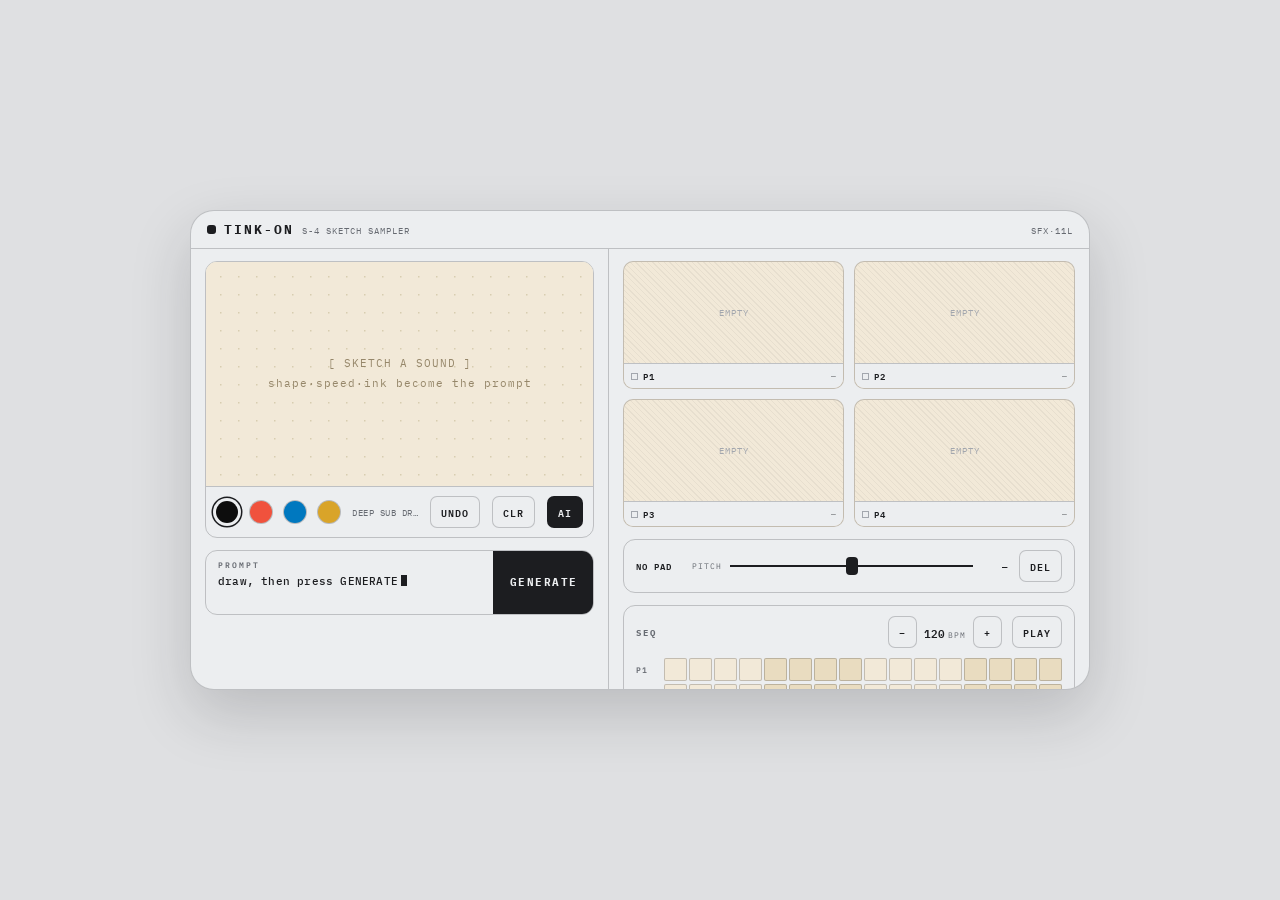
==== index.html @ 47ed2865 "Reduce sampler from six pads to four SLOTS drives the pad array, keyboard shortcuts, and sequencer r" ====
<!DOCTYPE html>
<html lang="en">
<head>
<meta charset="utf-8">
<meta name="viewport" content="width=device-width, initial-scale=1, viewport-fit=cover">
<title>Tink-on — S-4 Sketch Sampler</title>
<meta name="description" content="Sketch a sound. Ink color, stroke shape and speed become a synthesis prompt played on a four-pad sampler.">
<link rel="icon" href="data:image/svg+xml,<svg xmlns='http://www.w3.org/2000/svg' viewBox='0 0 16 16'><rect width='16' height='16' rx='4' fill='%230D0D0D'/></svg>">
<link rel="preconnect" href="https://fonts.googleapis.com">
<link rel="preconnect" href="https://fonts.gstatic.com" crossorigin>
<link href="https://fonts.googleapis.com/css2?family=IBM+Plex+Mono:wght@400;500;600;700&display=swap" rel="stylesheet">
<link rel="stylesheet" href="styles.css">
</head>
<body>

<div class="rotate-hint" id="rotateHint">
  <div class="rotate-phone"></div>
  <div class="rotate-text">ROTATE TO LANDSCAPE<br>Tink-on is played sideways</div>
</div>

<main class="device" id="device">

  <header class="masthead">
    <div class="masthead-dot"></div>
    <div class="masthead-name">TINK-ON</div>
    <div class="masthead-sub">S-4 SKETCH SAMPLER</div>
    <div class="masthead-tag">SFX·11L</div>
  </header>

  <div class="layout">

    <section class="pane pane-sketch">
      <div class="paper-card">
        <div class="paper-wrap">
          <canvas id="paper"></canvas>
          <div class="paper-empty" id="paperEmpty">
            <div>[ SKETCH A SOUND ]<br>shape·speed·ink become the prompt</div>
          </div>
        </div>
        <div class="ink-row">
          <div class="ink-swatches" id="inkSwatches"></div>
          <div class="ink-hint" id="inkHint"></div>
          <button class="chip" id="undoBtn">UNDO</button>
          <button class="chip" id="clrBtn">CLR</button>
          <button class="chip chip-toggle" id="aiBtn" title="AI generation via ElevenLabs Sound Effects API — falls back to local synth if unavailable">AI</button>
        </div>
      </div>

      <div class="prompt-row">
        <div class="prompt-lcd">
          <div class="prompt-label">PROMPT</div>
          <div class="prompt-text"><span id="lcdText"></span><span class="cursor"></span></div>
        </div>
        <button class="gen-btn" id="genBtn">GENERATE</button>
      </div>
    </section>

    <section class="pane pane-pads">
      <div class="pad-grid" id="padGrid"></div>

      <div class="control-strip">
        <div class="sel-name" id="selName">NO PAD</div>
        <div class="fader-group">
          <div class="fader-label">PITCH</div>
          <div class="fader" id="fader">
            <div class="fader-track"></div>
            <div class="fader-center"></div>
            <div class="fader-knob" id="faderKnob"></div>
          </div>
          <div class="fader-value" id="pitchLabel">—</div>
        </div>
        <button class="chip" id="delBtn">DEL</button>
      </div>

      <div class="seq-card">
        <div class="seq-head">
          <div class="seq-title">SEQ</div>
          <div class="bpm-group">
            <button class="chip" id="bpmDown">−</button>
            <div class="bpm-value"><span id="bpmValue">120</span><span class="bpm-unit">BPM</span></div>
            <button class="chip" id="bpmUp">+</button>
          </div>
          <button class="chip chip-toggle" id="playBtn">PLAY</button>
        </div>
        <div class="seq-grid" id="seqGrid"></div>
      </div>
    </section>

  </div>

</main>

<script src="app.js"></script>
</body>
</html>
---- styles.css ----
:root {
  --ink: #1c1d20;
  --chassis: #eceef0;
  --paper: #F2E9D8;
  --paper-grid: #D8CDB0;
  --page: #dfe0e2;
  --muted: #676b72;
  --faint: #a3a7ae;
  --hairline: rgba(28, 29, 32, .22);
  --mono: 'IBM Plex Mono', ui-monospace, monospace;
}

* { box-sizing: border-box; }

html, body {
  margin: 0;
  height: 100%;
}

body {
  background: var(--page);
  font-family: var(--mono);
  color: var(--ink);
  user-select: none;
  -webkit-user-select: none;
  display: flex;
  align-items: center;
  justify-content: center;
}

@keyframes einkflash { 0%, 55% { filter: invert(1); } 100% { filter: invert(0); } }
@keyframes blinkcur { 0%, 49% { opacity: 1; } 50%, 100% { opacity: 0; } }
@keyframes rotatehint { 0%, 20% { transform: rotate(0deg); } 50%, 70% { transform: rotate(90deg); } 100% { transform: rotate(90deg); } }

/* ---- device shell: landscape shape, played sideways on a phone ---- */

.device {
  display: flex;
  flex-direction: column;
  width: 100%;
  height: 100%;
  max-width: 900px;
  max-height: 480px;
  background: var(--chassis);
  overflow: hidden;
}

@media (min-width: 900px) {
  .device {
    height: min(480px, calc(100vh - 48px));
    border: 1px solid var(--hairline);
    border-radius: 24px;
    box-shadow: 0 24px 60px rgba(28, 29, 32, .18);
  }
}

.device.flash { animation: einkflash .35s step-end; }

/* Portrait phones can't show the two-pane layout usefully — ask for a
   rotate instead of cramming it in. Gated to narrow viewports so a tall
   desktop window doesn't get mistaken for a phone. */
.rotate-hint { display: none; }
@media (orientation: portrait) and (max-width: 899px) {
  .device { display: none; }
  .rotate-hint {
    display: flex;
    position: fixed;
    inset: 0;
    flex-direction: column;
    align-items: center;
    justify-content: center;
    gap: 18px;
    background: var(--page);
    color: var(--ink);
    text-align: center;
    padding: 24px;
  }
}
.rotate-phone {
  width: 34px;
  height: 56px;
  border: 2px solid var(--ink);
  border-radius: 8px;
  position: relative;
  animation: rotatehint 1.8s ease-in-out infinite;
}
.rotate-phone::after {
  content: '';
  position: absolute;
  left: 50%;
  bottom: 6px;
  width: 4px;
  height: 4px;
  margin-left: -2px;
  background: var(--ink);
  border-radius: 50%;
}
.rotate-text {
  font: 600 11px var(--mono);
  letter-spacing: 1.5px;
  line-height: 1.9;
}

/* ---- masthead ---- */

.masthead {
  flex: none;
  display: flex;
  align-items: baseline;
  gap: 8px;
  padding: 10px 16px;
  border-bottom: 1px solid var(--hairline);
}
.masthead-dot { width: 9px; height: 9px; background: var(--ink); border-radius: 3px; align-self: center; }
.masthead-name { font: 700 13px var(--mono); letter-spacing: 2px; }
.masthead-sub { font: 400 9px var(--mono); letter-spacing: 1px; color: var(--muted); }
.masthead-tag { margin-left: auto; font: 400 9px var(--mono); letter-spacing: 1px; color: var(--muted); }

/* ---- two-pane layout ---- */

.layout {
  flex: 1;
  min-height: 0;
  display: flex;
  flex-direction: row;
}
.pane {
  flex: 1;
  min-width: 0;
  min-height: 0;
  overflow-y: auto;
  -webkit-overflow-scrolling: touch;
}
.pane-sketch { border-right: 1px solid var(--hairline); }
.pane-pads { flex: 1.15; }

/* ---- paper ---- */

.paper-card {
  margin: 12px 14px 0;
  border: 1px solid var(--hairline);
  border-radius: 12px;
  overflow: hidden;
}
.paper-wrap { position: relative; }
#paper {
  display: block;
  width: 100%;
  height: 224px;
  background: var(--paper);
  touch-action: none;
  cursor: crosshair;
}
.paper-empty {
  position: absolute;
  inset: 0;
  display: flex;
  align-items: center;
  justify-content: center;
  pointer-events: none;
}
.paper-empty > div {
  font: 400 10.5px var(--mono);
  color: #96876a;
  letter-spacing: 1px;
  text-align: center;
  line-height: 1.9;
}
.paper-empty.hidden { display: none; }

.ink-row {
  display: flex;
  align-items: center;
  gap: 12px;
  padding: 9px 10px;
  border-top: 1px solid var(--hairline);
}
.ink-swatches { display: flex; gap: 12px; }
.ink-swatch {
  width: 22px;
  height: 22px;
  border-radius: 50%;
  cursor: pointer;
  flex: none;
  box-shadow: 0 0 0 1px rgba(28, 29, 32, .25);
}
.ink-swatch.selected { box-shadow: 0 0 0 3px var(--chassis), 0 0 0 4.5px var(--ink); }
.ink-hint {
  flex: 1;
  font: 400 8.5px var(--mono);
  color: var(--muted);
  letter-spacing: .5px;
  min-width: 0;
  overflow: hidden;
  text-overflow: ellipsis;
  white-space: nowrap;
}

/* ---- chips (UNDO / CLR / AI / DEL / PLAY) ---- */

.chip {
  font: 600 10px var(--mono);
  letter-spacing: 1px;
  padding: 6px 10px;
  border: 1px solid var(--hairline);
  border-radius: 7px;
  cursor: pointer;
  background: var(--chassis);
  color: var(--ink);
  flex: none;
}
.chip:active { background: var(--ink); color: var(--chassis); }
.chip-toggle.on { background: var(--ink); color: var(--chassis); }

/* ---- prompt row ---- */

.prompt-row {
  display: flex;
  margin: 12px 14px 14px;
  border: 1px solid var(--hairline);
  border-radius: 12px;
  overflow: hidden;
}
.prompt-lcd { flex: 1; padding: 8px 12px; overflow: hidden; }
.prompt-label {
  font: 600 8px var(--mono);
  color: var(--muted);
  letter-spacing: 2px;
  margin-bottom: 3px;
}
.prompt-text {
  font: 500 10.5px var(--mono);
  letter-spacing: .2px;
  line-height: 1.5;
  min-height: 32px;
}
.cursor {
  display: inline-block;
  width: 6px;
  height: 11px;
  background: var(--ink);
  margin-left: 3px;
  vertical-align: -1px;
  animation: blinkcur 1s step-end infinite;
}
.gen-btn {
  flex: none;
  width: 100px;
  display: flex;
  align-items: center;
  justify-content: center;
  background: var(--ink);
  color: var(--chassis);
  border: none;
  border-left: 1px solid var(--hairline);
  border-radius: 0;
  cursor: pointer;
  font: 700 11px var(--mono);
  letter-spacing: 1.5px;
  text-align: center;
  line-height: 1.5;
}
.gen-btn:active { opacity: .75; }
.gen-btn.waiting { background: var(--chassis); color: var(--ink); }

/* ---- pads ---- */

.pad-grid {
  display: grid;
  grid-template-columns: repeat(2, 1fr);
  grid-auto-rows: 128px;
  gap: 10px;
  margin: 12px 14px 0;
}
.pad {
  position: relative;
  display: flex;
  flex-direction: column;
  background: var(--paper);
  border: 1px solid var(--hairline);
  border-radius: 10px;
  overflow: hidden;
  cursor: pointer;
  min-height: 0;
}
.pad:active { filter: invert(1); }
.pad.selected { border: 2px solid var(--ink); }
.pad.playing { animation: einkflash .3s step-end; }
.pad-thumb {
  width: 100%;
  flex: 1;
  object-fit: cover;
  min-height: 0;
  display: none;
}
.pad-blank {
  flex: 1;
  display: flex;
  align-items: center;
  justify-content: center;
  font: 400 9px var(--mono);
  color: var(--faint);
  letter-spacing: 1px;
  background: repeating-linear-gradient(45deg, transparent 0 3px, rgba(28, 29, 32, .05) 3px 4px);
}
.pad.filled .pad-thumb { display: block; }
.pad.filled .pad-blank { display: none; }
.pad-strip {
  display: flex;
  align-items: center;
  gap: 5px;
  padding: 4px 7px;
  border-top: 1px solid var(--hairline);
  background: var(--chassis);
  color: var(--ink);
}
.pad.selected .pad-strip { border-top: 2px solid var(--ink); }
.pad-led {
  width: 7px;
  height: 7px;
  background: transparent;
  border: 1px solid var(--faint);
}
.pad-label { font: 600 9px var(--mono); letter-spacing: 1px; }
.pad-tag { margin-left: auto; font: 400 8px var(--mono); opacity: .65; }

/* ---- control strip ---- */

.control-strip {
  display: flex;
  align-items: center;
  gap: 12px;
  margin: 12px 14px 0;
  padding: 10px 12px;
  border: 1px solid var(--hairline);
  border-radius: 12px;
}
.sel-name {
  font: 600 9px var(--mono);
  letter-spacing: 1px;
  flex: none;
  min-width: 44px;
}
.fader-group { display: flex; align-items: center; gap: 8px; flex: 1; min-width: 0; }
.fader-label { font: 400 8px var(--mono); color: var(--muted); letter-spacing: 1px; }
.fader {
  flex: 1;
  position: relative;
  height: 26px;
  display: flex;
  align-items: center;
  touch-action: none;
  cursor: ew-resize;
}
.fader-track { width: 100%; height: 1.5px; background: var(--ink); }
.fader-center { position: absolute; left: 50%; top: 6px; bottom: 6px; width: 1.5px; background: var(--ink); }
.fader-knob {
  position: absolute;
  left: 50%;
  top: 4px;
  width: 12px;
  height: 18px;
  margin-left: -6px;
  background: var(--ink);
  border-radius: 4px;
  pointer-events: none;
}
.fader-value { font: 600 9px var(--mono); width: 26px; text-align: right; flex: none; }

/* ---- sequencer ---- */

.seq-card {
  margin: 12px 14px 14px;
  border: 1px solid var(--hairline);
  border-radius: 12px;
  padding: 10px 12px;
}
.seq-head {
  display: flex;
  align-items: center;
  gap: 10px;
  margin-bottom: 10px;
}
.seq-title {
  font: 700 9px var(--mono);
  letter-spacing: 2px;
  color: var(--muted);
}
.bpm-group {
  margin-left: auto;
  display: flex;
  align-items: center;
  gap: 6px;
}
.bpm-value {
  display: flex;
  align-items: baseline;
  gap: 3px;
  justify-content: center;
  min-width: 44px;
  font: 600 11px var(--mono);
}
.bpm-unit {
  font: 400 8px var(--mono);
  color: var(--muted);
  letter-spacing: 1px;
}
.seq-grid {
  display: flex;
  flex-direction: column;
  gap: 3px;
}
.seq-row {
  display: flex;
  align-items: center;
  gap: 6px;
}
.seq-row-label {
  flex: none;
  width: 22px;
  font: 600 8px var(--mono);
  letter-spacing: .5px;
  color: var(--muted);
}
.seq-steps {
  flex: 1;
  display: grid;
  grid-template-columns: repeat(16, 1fr);
  gap: 2px;
}
.step {
  aspect-ratio: 1;
  min-width: 0;
  background: var(--paper);
  border: 1px solid var(--hairline);
  border-radius: 2px;
  cursor: pointer;
}
.step.step-alt { background: #e9dcc0; }
.step.on { background: var(--ink); border-color: var(--ink); }
.step.current { box-shadow: 0 0 0 1.5px var(--ink) inset; }
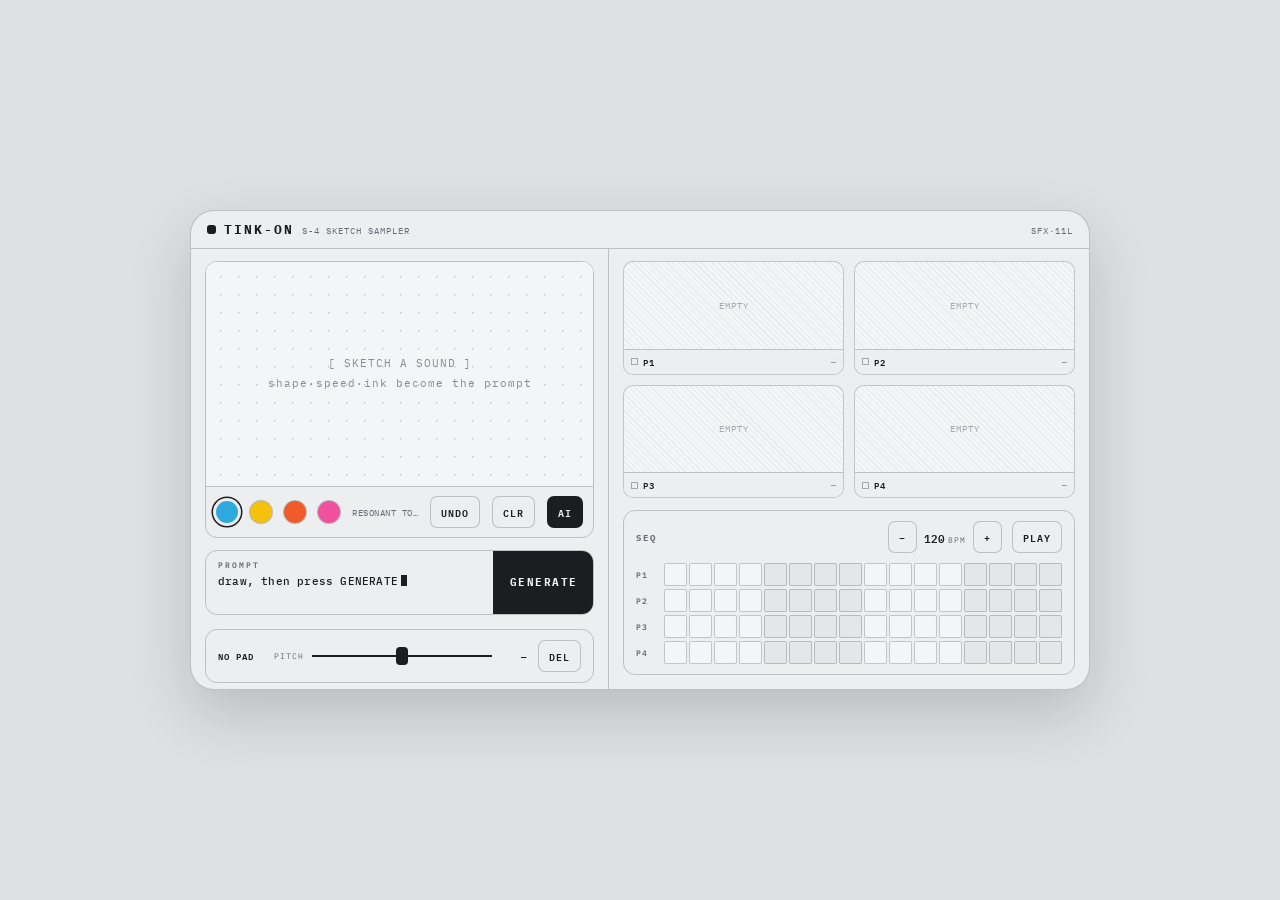
==== commit fd148eb0: "Revert surfaces to cold gray; move pitch control to the left pane Two fixes:  - Surfaces back to col" ====
--- a/index.html
+++ b/index.html
@@ -53,10 +53,6 @@
         </div>
         <button class="gen-btn" id="genBtn">GENERATE</button>
       </div>
-    </section>
-
-    <section class="pane pane-pads">
-      <div class="pad-grid" id="padGrid"></div>
 
       <div class="control-strip">
         <div class="sel-name" id="selName">NO PAD</div>
@@ -71,6 +67,10 @@
         </div>
         <button class="chip" id="delBtn">DEL</button>
       </div>
+    </section>
+
+    <section class="pane pane-pads">
+      <div class="pad-grid" id="padGrid"></div>
 
       <div class="seq-card">
         <div class="seq-head">
--- a/styles.css
+++ b/styles.css
@@ -1,8 +1,8 @@
 :root {
   --ink: #1c1d20;
   --chassis: #eceef0;
-  --paper: #F2E9D8;
-  --paper-grid: #D8CDB0;
+  --paper: #f4f5f7;
+  --paper-grid: #c4c8cf;
   --page: #dfe0e2;
   --muted: #676b72;
   --faint: #a3a7ae;
@@ -132,7 +132,14 @@
   -webkit-overflow-scrolling: touch;
 }
 .pane-sketch { border-right: 1px solid var(--hairline); }
-.pane-pads { flex: 1.15; }
+/* The pads pane is a flex column: the sequencer keeps its natural height and
+   the pad grid flexes to fill whatever's left, so the pane never has to
+   scroll regardless of device height. */
+.pane-pads {
+  flex: 1.15;
+  display: flex;
+  flex-direction: column;
+}
 
 /* ---- paper ---- */
 
@@ -161,7 +168,7 @@
 }
 .paper-empty > div {
   font: 400 10.5px var(--mono);
-  color: #96876a;
+  color: #878b93;
   letter-spacing: 1px;
   text-align: center;
   line-height: 1.9;
@@ -266,9 +273,11 @@
 /* ---- pads ---- */
 
 .pad-grid {
+  flex: 1;
+  min-height: 0;
   display: grid;
   grid-template-columns: repeat(2, 1fr);
-  grid-auto-rows: 128px;
+  grid-template-rows: repeat(2, 1fr);
   gap: 10px;
   margin: 12px 14px 0;
 }
@@ -330,7 +339,7 @@
   display: flex;
   align-items: center;
   gap: 12px;
-  margin: 12px 14px 0;
+  margin: 12px 14px 14px;
   padding: 10px 12px;
   border: 1px solid var(--hairline);
   border-radius: 12px;
@@ -370,6 +379,7 @@
 /* ---- sequencer ---- */
 
 .seq-card {
+  flex: none;
   margin: 12px 14px 14px;
   border: 1px solid var(--hairline);
   border-radius: 12px;
@@ -436,6 +446,6 @@
   border-radius: 2px;
   cursor: pointer;
 }
-.step.step-alt { background: #e9dcc0; }
+.step.step-alt { background: #e4e6e9; }
 .step.on { background: var(--ink); border-color: var(--ink); }
 .step.current { box-shadow: 0 0 0 1.5px var(--ink) inset; }
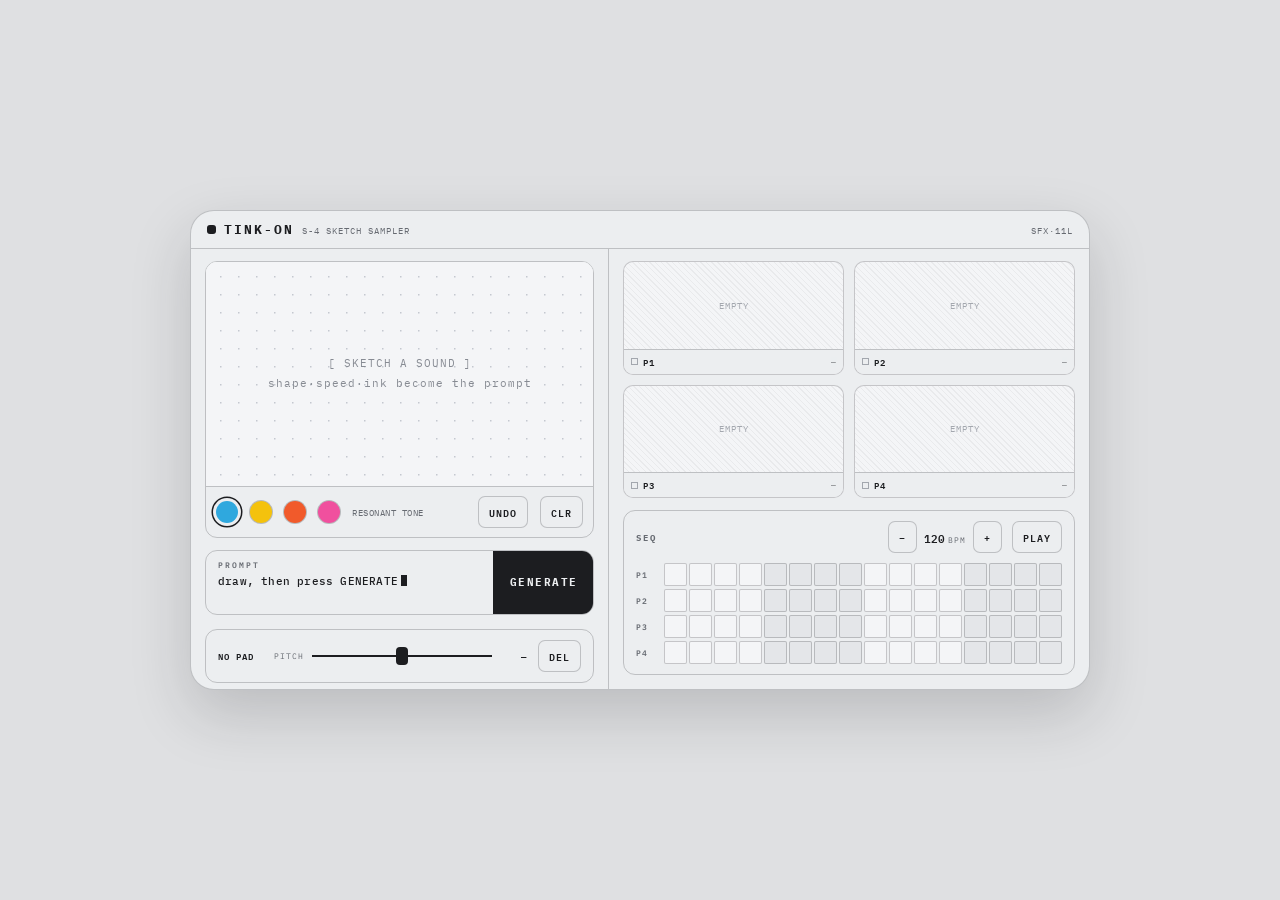
==== commit fca2d385: "Remove AI toggle; use Tone.js as the fallback synth The AI button was redundant once the ELEVENLABS_" ====
--- a/index.html
+++ b/index.html
@@ -42,7 +42,6 @@
           <div class="ink-hint" id="inkHint"></div>
           <button class="chip" id="undoBtn">UNDO</button>
           <button class="chip" id="clrBtn">CLR</button>
-          <button class="chip chip-toggle" id="aiBtn" title="AI generation via ElevenLabs Sound Effects API — falls back to local synth if unavailable">AI</button>
         </div>
       </div>
 
@@ -90,6 +89,7 @@
 
 </main>
 
+<script src="vendor/tone.js"></script>
 <script src="app.js"></script>
 </body>
 </html>
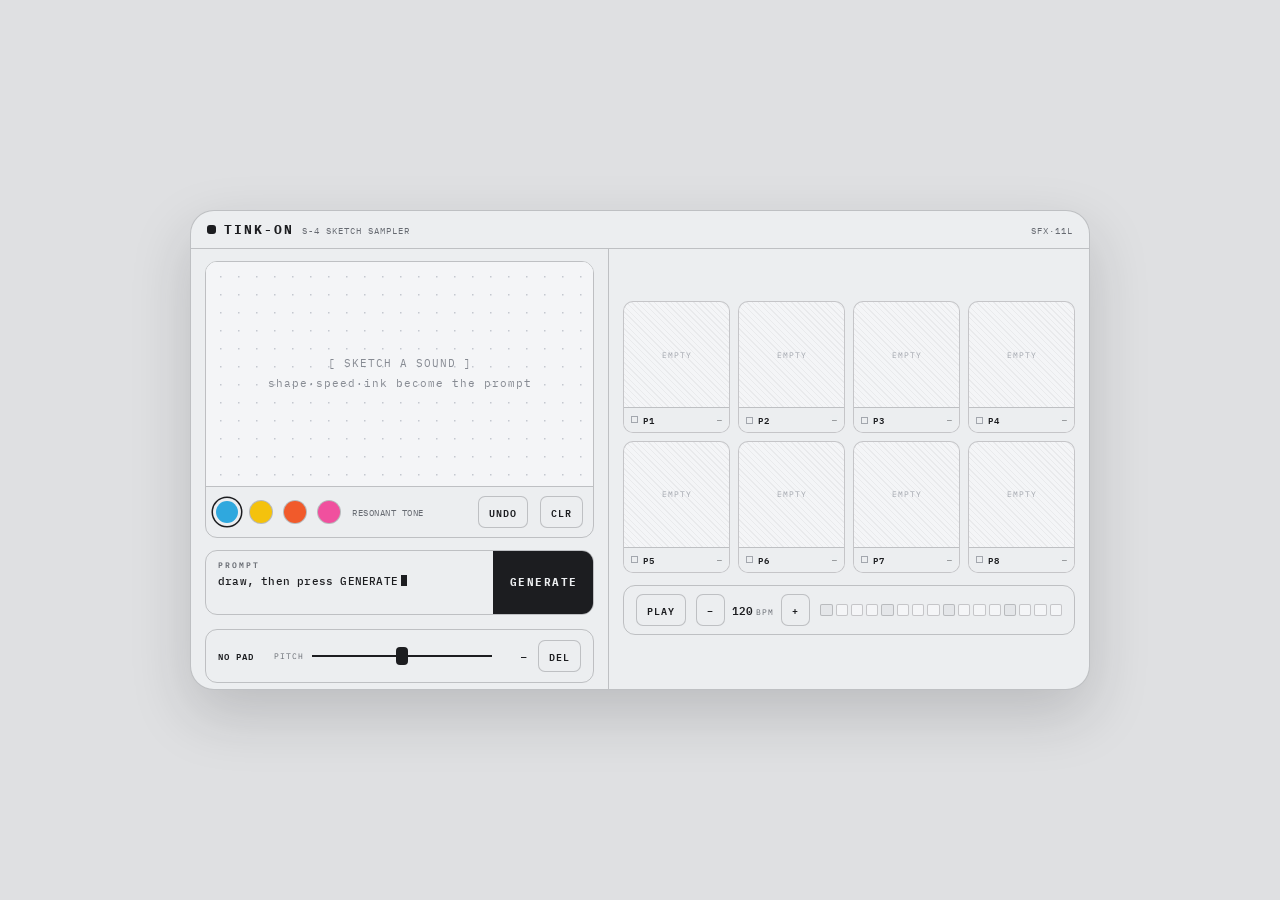
==== commit 00ef22a9: "8 pads, one-line transport, smaller/fainter scatter units - Pads: SLOTS 4 -> 8, laid out as a 4x2 gr" ====
--- a/index.html
+++ b/index.html
@@ -4,7 +4,7 @@
 <meta charset="utf-8">
 <meta name="viewport" content="width=device-width, initial-scale=1, viewport-fit=cover">
 <title>Tink-on — S-4 Sketch Sampler</title>
-<meta name="description" content="Sketch a sound. Ink color, stroke shape and speed become a synthesis prompt played on a four-pad sampler.">
+<meta name="description" content="Sketch a sound. Ink color, stroke shape and speed become a synthesis prompt played on an eight-pad sampler.">
 <link rel="icon" href="data:image/svg+xml,<svg xmlns='http://www.w3.org/2000/svg' viewBox='0 0 16 16'><rect width='16' height='16' rx='4' fill='%230D0D0D'/></svg>">
 <link rel="preconnect" href="https://fonts.googleapis.com">
 <link rel="preconnect" href="https://fonts.gstatic.com" crossorigin>
@@ -71,17 +71,14 @@
     <section class="pane pane-pads">
       <div class="pad-grid" id="padGrid"></div>
 
-      <div class="seq-card">
-        <div class="seq-head">
-          <div class="seq-title">SEQ</div>
-          <div class="bpm-group">
-            <button class="chip" id="bpmDown">−</button>
-            <div class="bpm-value"><span id="bpmValue">120</span><span class="bpm-unit">BPM</span></div>
-            <button class="chip" id="bpmUp">+</button>
-          </div>
-          <button class="chip chip-toggle" id="playBtn">PLAY</button>
+      <div class="transport">
+        <button class="chip chip-toggle" id="playBtn">PLAY</button>
+        <div class="bpm-group">
+          <button class="chip" id="bpmDown">−</button>
+          <div class="bpm-value"><span id="bpmValue">120</span><span class="bpm-unit">BPM</span></div>
+          <button class="chip" id="bpmUp">+</button>
         </div>
-        <div class="seq-grid" id="seqGrid"></div>
+        <div class="steps-bar" id="stepsBar"></div>
       </div>
     </section>
 
--- a/styles.css
+++ b/styles.css
@@ -139,6 +139,7 @@
   flex: 1.15;
   display: flex;
   flex-direction: column;
+  justify-content: center;
 }
 
 /* ---- paper ---- */
@@ -273,12 +274,9 @@
 /* ---- pads ---- */
 
 .pad-grid {
-  flex: 1;
-  min-height: 0;
   display: grid;
-  grid-template-columns: repeat(2, 1fr);
-  grid-template-rows: repeat(2, 1fr);
-  gap: 10px;
+  grid-template-columns: repeat(4, 1fr);
+  gap: 8px;
   margin: 12px 14px 0;
 }
 .pad {
@@ -290,24 +288,31 @@
   border-radius: 10px;
   overflow: hidden;
   cursor: pointer;
-  min-height: 0;
+  min-width: 0;
 }
 .pad:active { filter: invert(1); }
 .pad.selected { border: 2px solid var(--ink); }
 .pad.playing { animation: einkflash .3s step-end; }
+.pad-board {
+  position: relative;
+  width: 100%;
+  aspect-ratio: 1;
+}
 .pad-thumb {
+  position: absolute;
+  inset: 0;
   width: 100%;
-  flex: 1;
-  object-fit: cover;
-  min-height: 0;
+  height: 100%;
+  object-fit: contain;
   display: none;
 }
 .pad-blank {
-  flex: 1;
-  display: flex;
-  align-items: center;
-  justify-content: center;
-  font: 400 9px var(--mono);
+  position: absolute;
+  inset: 0;
+  display: flex;
+  align-items: center;
+  justify-content: center;
+  font: 400 8px var(--mono);
   color: var(--faint);
   letter-spacing: 1px;
   background: repeating-linear-gradient(45deg, transparent 0 3px, rgba(28, 29, 32, .05) 3px 4px);
@@ -376,31 +381,23 @@
 }
 .fader-value { font: 600 9px var(--mono); width: 26px; text-align: right; flex: none; }
 
-/* ---- sequencer ---- */
-
-.seq-card {
-  flex: none;
+/* ---- transport (one-line tempo / step indicator) ---- */
+
+.transport {
+  flex: none;
+  display: flex;
+  align-items: center;
+  gap: 10px;
   margin: 12px 14px 14px;
+  padding: 8px 12px;
   border: 1px solid var(--hairline);
   border-radius: 12px;
-  padding: 10px 12px;
-}
-.seq-head {
-  display: flex;
-  align-items: center;
-  gap: 10px;
-  margin-bottom: 10px;
-}
-.seq-title {
-  font: 700 9px var(--mono);
-  letter-spacing: 2px;
-  color: var(--muted);
 }
 .bpm-group {
-  margin-left: auto;
   display: flex;
   align-items: center;
   gap: 6px;
+  flex: none;
 }
 .bpm-value {
   display: flex;
@@ -415,37 +412,20 @@
   color: var(--muted);
   letter-spacing: 1px;
 }
-.seq-grid {
-  display: flex;
-  flex-direction: column;
-  gap: 3px;
-}
-.seq-row {
-  display: flex;
-  align-items: center;
-  gap: 6px;
-}
-.seq-row-label {
-  flex: none;
-  width: 22px;
-  font: 600 8px var(--mono);
-  letter-spacing: .5px;
-  color: var(--muted);
-}
-.seq-steps {
+.steps-bar {
   flex: 1;
+  min-width: 0;
   display: grid;
   grid-template-columns: repeat(16, 1fr);
-  gap: 2px;
-}
-.step {
-  aspect-ratio: 1;
+  gap: 3px;
+  align-items: center;
+}
+.step-tick {
+  height: 12px;
   min-width: 0;
   background: var(--paper);
   border: 1px solid var(--hairline);
   border-radius: 2px;
-  cursor: pointer;
-}
-.step.step-alt { background: #e4e6e9; }
-.step.on { background: var(--ink); border-color: var(--ink); }
-.step.current { box-shadow: 0 0 0 1.5px var(--ink) inset; }
+}
+.step-tick.step-beat { background: #e4e6e9; }
+.step-tick.current { background: var(--ink); border-color: var(--ink); }
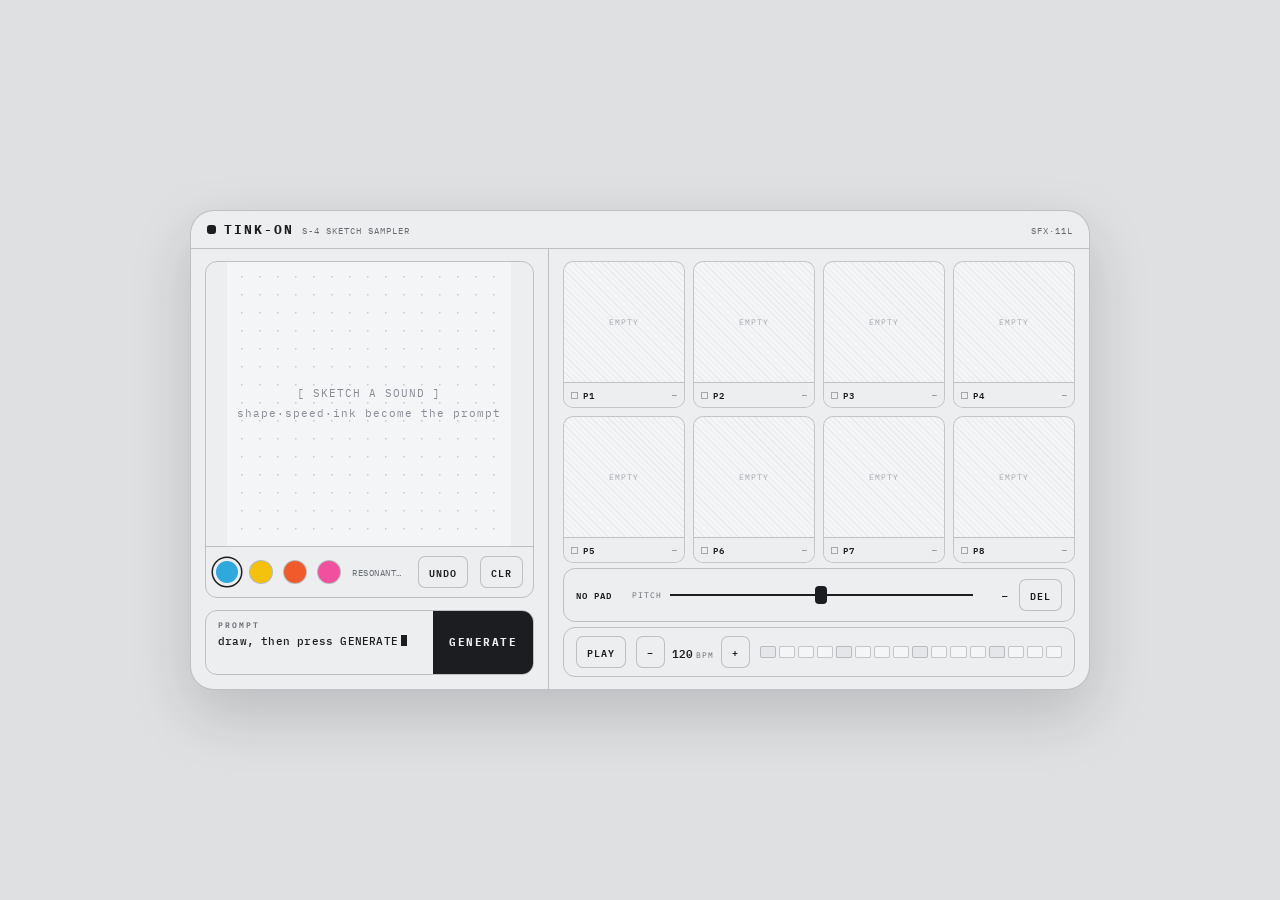
==== commit 9b92f810: "Square sketch canvas; rebalance columns (pitch moves to right pane) Layout rework so the two columns" ====
--- a/index.html
+++ b/index.html
@@ -52,6 +52,10 @@
         </div>
         <button class="gen-btn" id="genBtn">GENERATE</button>
       </div>
+    </section>
+
+    <section class="pane pane-pads">
+      <div class="pad-grid" id="padGrid"></div>
 
       <div class="control-strip">
         <div class="sel-name" id="selName">NO PAD</div>
@@ -66,10 +70,6 @@
         </div>
         <button class="chip" id="delBtn">DEL</button>
       </div>
-    </section>
-
-    <section class="pane pane-pads">
-      <div class="pad-grid" id="padGrid"></div>
 
       <div class="transport">
         <button class="chip chip-toggle" id="playBtn">PLAY</button>
--- a/styles.css
+++ b/styles.css
@@ -131,30 +131,49 @@
   overflow-y: auto;
   -webkit-overflow-scrolling: touch;
 }
-.pane-sketch { border-right: 1px solid var(--hairline); }
-/* The pads pane is a flex column: the sequencer keeps its natural height and
-   the pad grid flexes to fill whatever's left, so the pane never has to
-   scroll regardless of device height. */
+/* Left pane: a square sketch board that flexes to fill the column height,
+   with the prompt row pinned below it. */
+.pane-sketch {
+  flex: 0.66;
+  border-right: 1px solid var(--hairline);
+  display: flex;
+  flex-direction: column;
+}
+/* Right pane: pads, then the pad controls, then the one-line transport,
+   spread to fill the column height. */
 .pane-pads {
-  flex: 1.15;
+  flex: 1;
   display: flex;
   flex-direction: column;
-  justify-content: center;
+  justify-content: space-between;
 }
 
 /* ---- paper ---- */
 
 .paper-card {
+  flex: 1;
+  min-height: 0;
+  display: flex;
+  flex-direction: column;
   margin: 12px 14px 0;
   border: 1px solid var(--hairline);
   border-radius: 12px;
   overflow: hidden;
 }
-.paper-wrap { position: relative; }
+.paper-wrap {
+  position: relative;
+  flex: 1;
+  min-height: 0;
+  display: flex;
+  align-items: center;
+  justify-content: center;
+}
 #paper {
   display: block;
-  width: 100%;
-  height: 224px;
+  height: 100%;
+  width: auto;
+  aspect-ratio: 1;
+  max-width: 100%;
   background: var(--paper);
   touch-action: none;
   cursor: crosshair;
@@ -279,6 +298,19 @@
   gap: 8px;
   margin: 12px 14px 0;
 }
+/* On a short landscape phone the column is proportionally wider, so narrow the
+   sketch pane (keeps the square's mat small) and cap the pad size so the whole
+   right column (8 pads + pitch + transport) still fits without scrolling. */
+@media (max-height: 440px) {
+  .pane-sketch { flex: 0.4; }
+  .pad-grid { justify-items: center; }
+  .pad { width: min(100%, 84px); }
+  /* the narrowed ink row needs tighter swatches and no hint to fit UNDO/CLR */
+  .ink-row { gap: 6px; padding: 9px 7px; }
+  .ink-swatches { gap: 7px; }
+  .ink-swatch { width: 18px; height: 18px; }
+  .ink-hint { display: none; }
+}
 .pad {
   position: relative;
   display: flex;
@@ -344,7 +376,7 @@
   display: flex;
   align-items: center;
   gap: 12px;
-  margin: 12px 14px 14px;
+  margin: 0 14px;
   padding: 10px 12px;
   border: 1px solid var(--hairline);
   border-radius: 12px;
@@ -388,7 +420,7 @@
   display: flex;
   align-items: center;
   gap: 10px;
-  margin: 12px 14px 14px;
+  margin: 0 14px 12px;
   padding: 8px 12px;
   border: 1px solid var(--hairline);
   border-radius: 12px;
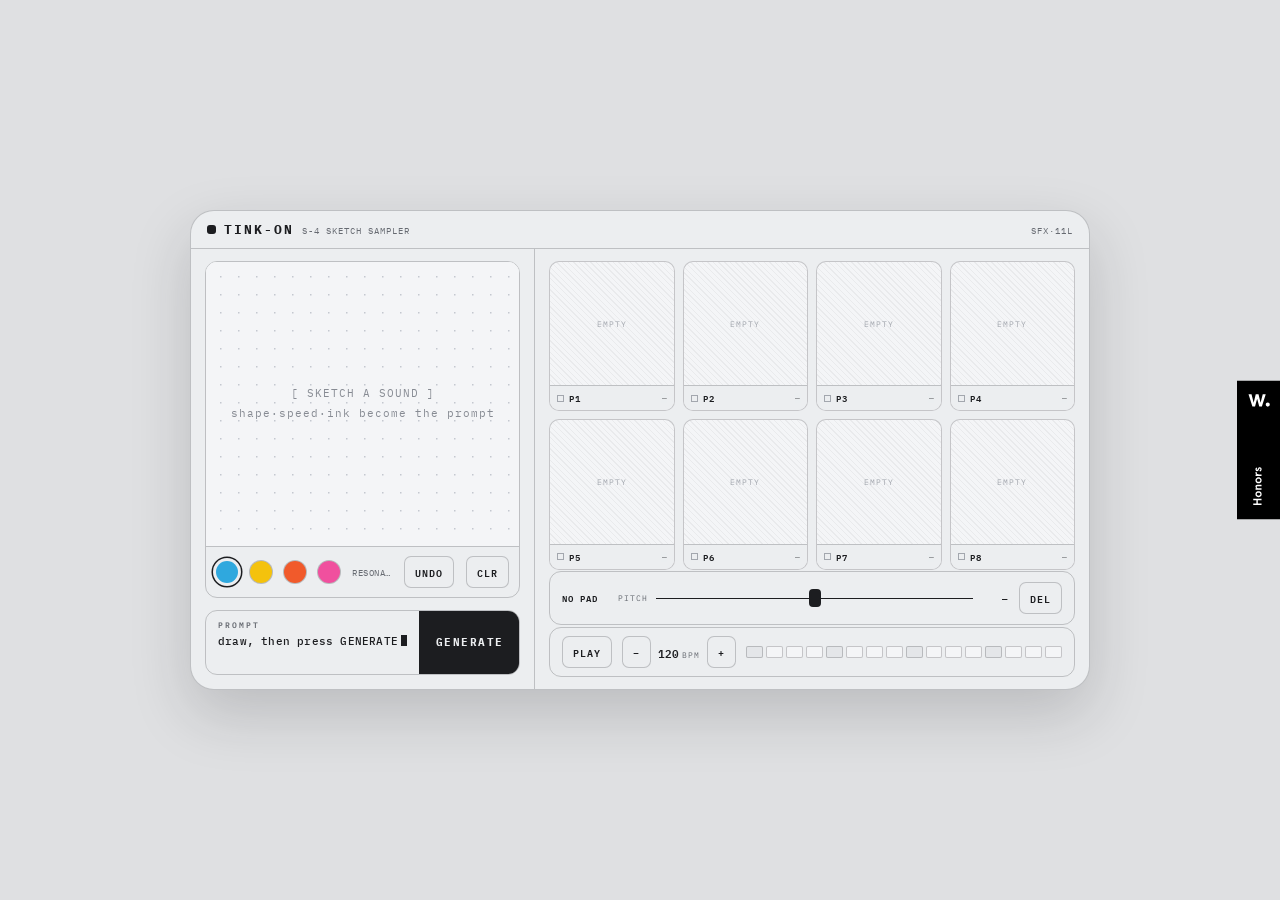
==== commit 227098db: "Add the Awwwards honoree ribbon, pinned to the right edge The official snippet renders at 53×171 wit" ====
--- a/index.html
+++ b/index.html
@@ -86,6 +86,18 @@
 
 </main>
 
+<!-- Awwwards honoree ribbon (scaled to ~80% via viewBox; native art is 53×171) -->
+<div id="awwwards" class="awwwards">
+  <a href="https://www.awwwards.com/sites/tink-on" target="_blank" rel="noopener" aria-label="Awwwards Honorable Mention">
+    <svg width="43" height="139" viewBox="0 0 53.08 171.358" aria-hidden="true">
+      <path class="js-color-bg" fill="black" d="M0 0h53.08v171.358H0z"></path>
+      <g class="js-color-text" fill="white">
+        <path d="M20.047 153.665v-1.9h3.888v-4.093h-3.888v-1.9h10.231v1.9h-4.59v4.093h4.59v1.9zM29.898 142.236c-.331.565-.784.997-1.359 1.294s-1.222.446-1.944.446c-.721 0-1.369-.149-1.943-.446a3.316 3.316 0 0 1-1.36-1.294c-.331-.564-.497-1.232-.497-2.002s.166-1.438.497-2.002a3.316 3.316 0 0 1 1.36-1.294c.574-.297 1.223-.445 1.943-.445.723 0 1.369.148 1.944.445a3.307 3.307 0 0 1 1.359 1.294c.331.564.497 1.232.497 2.002s-.166 1.438-.497 2.002m-1.703-3.347c-.435-.33-.967-.496-1.601-.496-.633 0-1.166.166-1.601.496-.433.332-.649.78-.649 1.346 0 .564.217 1.013.649 1.345.435.331.968.497 1.601.497.634 0 1.166-.166 1.601-.497.435-.332.649-.78.649-1.345.001-.566-.214-1.014-.649-1.346M22.911 134.852v-1.813h1.186a3.335 3.335 0 0 1-.951-1.009 2.423 2.423 0 0 1-.352-1.271c0-.682.19-1.229.57-1.645.381-.413.932-.621 1.652-.621h5.262v1.812h-4.721c-.419 0-.727.096-.921.285-.195.19-.292.447-.292.769 0 .302.115.58.35.833.234.254.577.458 1.03.613.454.156.993.234 1.616.234h2.938v1.813h-7.367zM29.898 125.136a3.314 3.314 0 0 1-1.359 1.294c-.575.297-1.222.445-1.944.445-.721 0-1.369-.148-1.943-.445a3.322 3.322 0 0 1-1.36-1.294c-.331-.565-.497-1.232-.497-2.002 0-.771.166-1.438.497-2.003a3.313 3.313 0 0 1 1.36-1.293c.574-.297 1.223-.446 1.943-.446.723 0 1.369.149 1.944.446s1.028.728 1.359 1.293.497 1.232.497 2.003c.001.769-.166 1.436-.497 2.002m-1.703-3.347c-.435-.331-.967-.497-1.601-.497-.633 0-1.166.166-1.601.497-.433.331-.649.778-.649 1.345 0 .564.217 1.013.649 1.344.435.332.968.498 1.601.498.634 0 1.166-.166 1.601-.498.435-.331.649-.779.649-1.344.001-.567-.214-1.014-.649-1.345M22.911 117.75v-1.812h1.199c-.419-.265-.742-.586-.972-.966s-.345-.784-.345-1.213c0-.272.05-.569.146-.892l1.682.336a1.429 1.429 0 0 0-.205.76c0 .576.261 1.048.783 1.418.521.37 1.342.557 2.461.557h2.617v1.812h-7.366zM29.812 111.252c-.391.511-.857.851-1.403 1.016l-.776-1.446c.381-.138.68-.329.893-.577.215-.249.321-.544.321-.885a1.2 1.2 0 0 0-.168-.658c-.112-.175-.294-.263-.548-.263-.225 0-.406.105-.548.313-.142.21-.291.534-.446.973-.019.068-.058.17-.117.307-.224.565-.506 1.004-.848 1.315-.34.313-.779.467-1.314.467-.381 0-.727-.102-1.039-.306a2.185 2.185 0 0 1-.744-.84 2.554 2.554 0 0 1-.279-1.207c0-.497.105-.949.314-1.359.211-.408.506-.725.886-.949l.993 1.082c-.43.292-.644.686-.644 1.184a.84.84 0 0 0 .154.504.471.471 0 0 0 .401.212c.176 0 .338-.103.49-.307.15-.205.334-.604.547-1.199.205-.564.474-1.001.805-1.308.332-.308.756-.46 1.271-.46.721 0 1.299.229 1.732.687s.65 1.057.65 1.797c.001.759-.194 1.396-.583 1.907M35.481 17.006l-4.782 14.969h-3.266l-2.584-9.682-2.584 9.682h-3.268l-4.782-14.969h3.713l2.673 10.276 2.525-10.276h3.445l2.524 10.276 2.674-10.276zM37.978 27.163c1.426 0 2.496 1.068 2.496 2.495 0 1.425-1.07 2.495-2.496 2.495-1.425 0-2.494-1.07-2.494-2.495-.001-1.427 1.069-2.495 2.494-2.495"></path>
+      </g>
+    </svg>
+  </a>
+</div>
+
 <script src="vendor/tone.js"></script>
 <script src="app.js"></script>
 </body>
--- a/styles.css
+++ b/styles.css
@@ -134,7 +134,7 @@
 /* Left pane: a square sketch board that flexes to fill the column height,
    with the prompt row pinned below it. */
 .pane-sketch {
-  flex: 0.66;
+  flex: 0.62;
   border-right: 1px solid var(--hairline);
   display: flex;
   flex-direction: column;
@@ -164,16 +164,11 @@
   position: relative;
   flex: 1;
   min-height: 0;
-  display: flex;
-  align-items: center;
-  justify-content: center;
 }
 #paper {
   display: block;
+  width: 100%;
   height: 100%;
-  width: auto;
-  aspect-ratio: 1;
-  max-width: 100%;
   background: var(--paper);
   touch-action: none;
   cursor: crosshair;
@@ -458,6 +453,225 @@
   background: var(--paper);
   border: 1px solid var(--hairline);
   border-radius: 2px;
+  cursor: pointer;
 }
 .step-tick.step-beat { background: #e4e6e9; }
+.step-tick.hit { background: #b3b8bf; border-color: #9aa0a8; }
 .step-tick.current { background: var(--ink); border-color: var(--ink); }
+
+/* ---- phone landscape: three columns, nothing overflows ----
+
+   The panes become `display: contents` so their children drop straight into
+   one grid: sketch | prompt+controls | pads. The DOM (and the desktop
+   layout above) is untouched.
+
+   The device is sized in dvh and pinned sticky under a chrome-height spacer,
+   so one upward flick collapses the browser bars and the app snaps to fill
+   the screen. */
+
+@media (orientation: landscape) and (max-height: 560px) {
+
+  html {
+    height: auto;
+    overscroll-behavior-y: none;
+  }
+  body {
+    display: block;
+    height: auto;
+    min-height: 100svh;
+  }
+  /* Real scroll room below the app: Safari only collapses its chrome once
+     there is a decent amount to scroll, and it stays collapsed only if the
+     page doesn't spring back. So: a generous spacer, no scroll-snap (snapping
+     pulled the page straight back to the top and the bars returned), and a
+     sticky device that stays pinned full-screen the whole way down. */
+  body::after {
+    content: '';
+    display: block;
+    height: 60vh;
+  }
+  /* Keep the chassis clear of the rounded display corners and the home
+     indicator — edge-to-edge content gets clipped at the corners otherwise.
+     env() covers notched devices; the floor covers the rest. */
+  .device {
+    position: sticky;
+    top: 0;
+    height: 100dvh;
+    max-width: none;
+    max-height: none;
+    padding-left: max(7px, env(safe-area-inset-left));
+    padding-right: max(7px, env(safe-area-inset-right));
+    padding-bottom: max(5px, env(safe-area-inset-bottom));
+  }
+
+  .masthead { padding: 6px 6px; gap: 6px; }
+  .masthead-sub { display: none; }
+
+  .layout {
+    display: grid;
+    grid-template-columns: auto minmax(180px, 1fr) auto;
+    /* the prompt card takes the slack; transport and pitch are content-sized
+       so they can never outgrow their boxes on a short viewport */
+    grid-template-rows: minmax(0, 1fr) auto auto;
+    gap: 8px;
+    padding: 8px 0 0;
+    /* the sketch and pad columns measure themselves against this box */
+    container-type: size;
+  }
+  .pane { display: contents; }
+
+  /* column 1 — a true square sketch board, ink controls in a rail beside it.
+     The board is sized off the column height, so the column shrink-wraps to
+     square + rail and stands exactly as tall as the other two. */
+  .paper-card {
+    grid-column: 1;
+    grid-row: 1 / -1;
+    margin: 0;
+    flex-direction: row;
+  }
+  /* The board's side is an explicit width, never one inferred from the height
+     via aspect-ratio: a grid track can't hand an intrinsic width back to the
+     item that's supposed to define it, and engines disagree about what to do
+     with that. The vw cap guarantees the three columns always fit. */
+  .paper-wrap { flex: none; height: 100%; width: 38vw; aspect-ratio: auto; }
+  @supports (height: 1cqh) {
+    .paper-wrap { width: min(calc(100cqh - 2px), 42vw); }
+  }
+  /* fixed rail — wide enough for UNDO/CLR in any fallback font, no wider */
+  .ink-row {
+    flex: none;
+    width: 44px;
+    flex-direction: column;
+    align-items: stretch;
+    gap: 9px;
+    padding: 8px 5px;
+    border-top: none;
+    border-left: 1px solid var(--hairline);
+  }
+  .ink-swatches { flex-direction: column; gap: 9px; align-items: center; }
+  .ink-swatch { width: 20px; height: 20px; }
+  .ink-hint { display: none; }
+  /* inks at the top of the rail, UNDO/CLR anchored to the bottom */
+  .ink-row .chip { padding: 5px 2px; font-size: 8px; letter-spacing: .5px; text-align: center; }
+  #undoBtn { margin-top: auto; }
+
+  /* column 2 — prompt with GENERATE beneath it, transport on the bottom row */
+  .prompt-row {
+    grid-column: 2;
+    grid-row: 1;
+    margin: 0;
+    flex-direction: column;
+    min-height: 0;
+  }
+  /* the readout takes whatever height the column has spare; GENERATE keeps
+     its own size at the bottom of the card */
+  .prompt-lcd { flex: 1; min-height: 36px; overflow-y: auto; }
+  .gen-btn {
+    flex: none;
+    width: 100%;
+    padding: 13px 0;
+    border-left: none;
+    border-top: 1px solid var(--hairline);
+  }
+  /* Transport as an explicit two-row grid rather than a wrapping flex row:
+     PLAY and the tempo group share the top row and stretch across it, the
+     sixteen steps sit on the row below. Wrapping was reflowing PLAY onto its
+     own line on narrow columns and spilling the steps out of the box. */
+  .transport {
+    display: grid;
+    grid-template-columns: minmax(0, 1fr) minmax(0, 1.5fr);
+    align-items: center;
+    grid-column: 2;
+    grid-row: 2;
+    margin: 0;
+    gap: 8px;
+    padding: 9px 10px;
+  }
+  .transport > .chip { grid-column: 1; padding: 9px 4px; text-align: center; }
+  .bpm-group { grid-column: 2; justify-content: space-between; gap: 4px; }
+  .bpm-group .chip { flex: none; padding: 9px 8px; }
+  .bpm-value { flex: 1; min-width: 38px; }
+  /* small squares — the column width sets the size, the ratio keeps them square */
+  .steps-bar { grid-column: 1 / -1; gap: 2px; }
+  .step-tick { height: auto; aspect-ratio: 1; border-radius: 2px; }
+
+  /* column 3 — the eight pads, full height.
+
+     The column is as wide as the height allows rather than a share of the
+     width: the vertical room the four pad rows get decides the board size,
+     and the column is two of those across. That keeps every board exactly
+     square, so pad art fills it instead of being letterboxed. */
+  .pad-grid {
+    --pad-gap: 6px;
+    /* row area = 100cqh − pad gaps − pad borders */
+    --pad-w: calc((100cqh - 18px - 8px) / 4);
+    grid-column: 3;
+    grid-row: 1 / -1;
+    margin: 0;
+    min-height: 0;
+    width: 20vw;
+    grid-template-columns: repeat(2, minmax(0, 1fr));
+    grid-template-rows: repeat(4, auto);
+    gap: var(--pad-gap);
+    align-content: center;
+    justify-items: stretch;
+  }
+  @supports (height: 1cqh) {
+    .pad-grid { width: min(calc(2 * var(--pad-w) + var(--pad-gap)), 24vw); }
+  }
+  .pad { width: auto; min-height: 0; border-radius: 8px; }
+  .pad-board { aspect-ratio: 1; flex: none; }
+  /* the label rides on the board instead of sitting under it — a strip of its
+     own would cost a sixth of every board's height, and the boards only have
+     a quarter of the column to share */
+  .pad-strip {
+    position: absolute;
+    left: 0;
+    right: 0;
+    bottom: 0;
+    gap: 3px;
+    height: 13px;
+    padding: 0 4px;
+    background: rgba(236, 238, 240, .88);
+  }
+  .pad-led { width: 5px; height: 5px; }
+  .pad-label { font-size: 7.5px; letter-spacing: .5px; }
+  .pad-tag { font-size: 7px; }
+  /* selection as an inset ring, so a selected pad doesn't grow 2px and shove
+     the column out of its exact fit */
+  .pad.selected { border-width: 1px; box-shadow: inset 0 0 0 2px var(--ink); }
+  .pad.selected .pad-strip { border-top-width: 1px; }
+
+  /* pitch strip, on the bottom row under the transport */
+  .control-strip {
+    grid-column: 2;
+    grid-row: 3;
+    margin: 0;
+    gap: 8px;
+    padding: 5px 10px;
+  }
+  .sel-name {
+    min-width: 0;
+    font-size: 8px;
+    overflow: hidden;
+    white-space: nowrap;
+    text-overflow: ellipsis;
+  }
+  .control-strip .chip { padding: 5px 8px; font-size: 8px; }
+  .fader-label { display: none; }
+  .fader { height: 22px; }
+  .fader-value { width: 20px; font-size: 8px; }
+}
+
+/* Awwwards honoree ribbon — pinned to the right edge, vertically centred.
+   Sized in the SVG's width/height attributes (43×139, about 80% of the
+   official 53×171 art); the viewBox keeps the artwork proportional. */
+.awwwards {
+  position: fixed;
+  top: 50%;
+  right: 0;
+  transform: translateY(-50%);
+  z-index: 999;
+  line-height: 0;
+}
+.awwwards svg { display: block; }
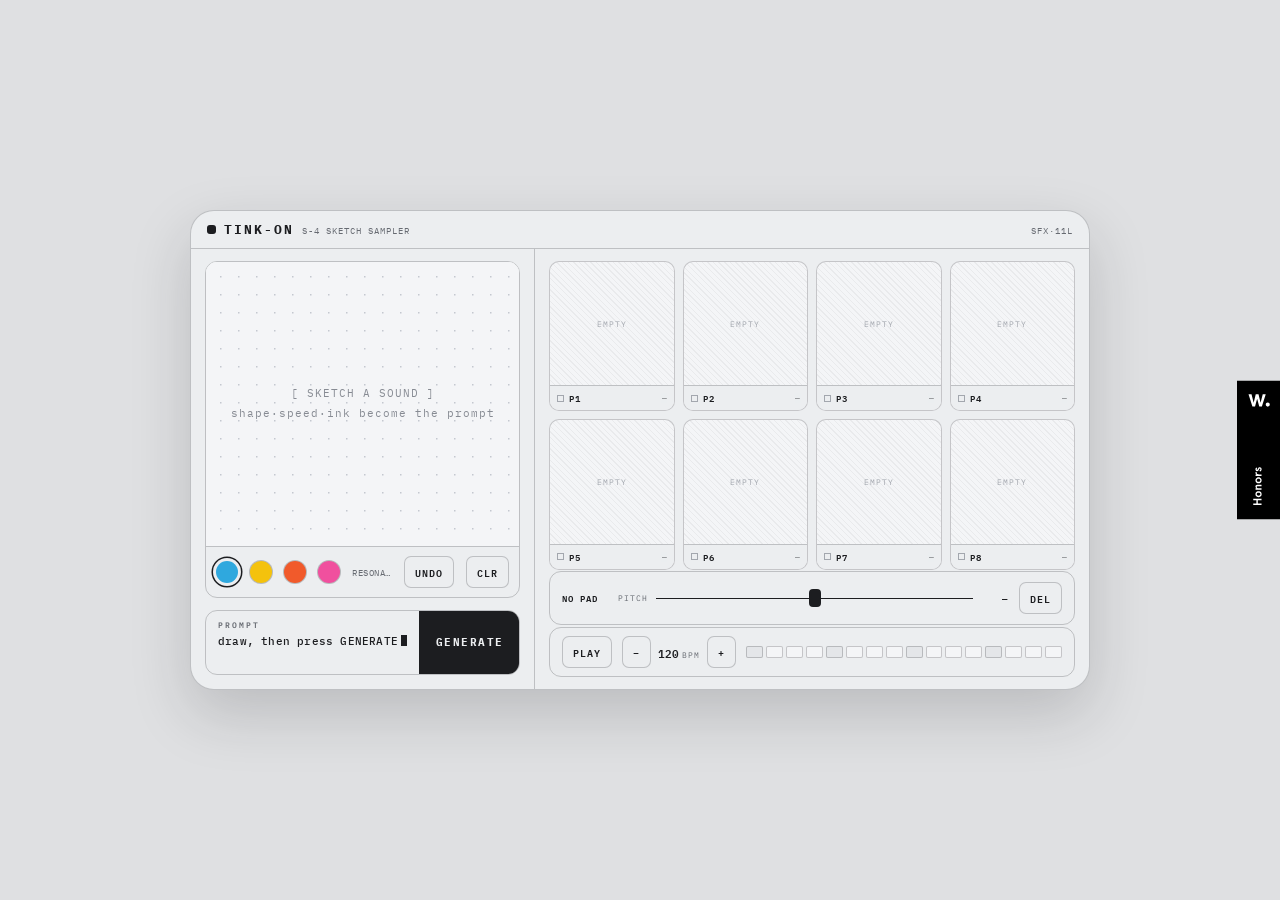
==== commit f6c8aad9: "Turn the device sideways on a phone held upright Instead of asking for a rotation, the whole device " ====
--- a/index.html
+++ b/index.html
@@ -12,11 +12,6 @@
 <link rel="stylesheet" href="styles.css">
 </head>
 <body>
-
-<div class="rotate-hint" id="rotateHint">
-  <div class="rotate-phone"></div>
-  <div class="rotate-text">ROTATE TO LANDSCAPE<br>Tink-on is played sideways</div>
-</div>
 
 <main class="device" id="device">
 
--- a/styles.css
+++ b/styles.css
@@ -30,7 +30,6 @@
 
 @keyframes einkflash { 0%, 55% { filter: invert(1); } 100% { filter: invert(0); } }
 @keyframes blinkcur { 0%, 49% { opacity: 1; } 50%, 100% { opacity: 0; } }
-@keyframes rotatehint { 0%, 20% { transform: rotate(0deg); } 50%, 70% { transform: rotate(90deg); } 100% { transform: rotate(90deg); } }
 
 /* ---- device shell: landscape shape, played sideways on a phone ---- */
 
@@ -55,51 +54,6 @@
 }
 
 .device.flash { animation: einkflash .35s step-end; }
-
-/* Portrait phones can't show the two-pane layout usefully — ask for a
-   rotate instead of cramming it in. Gated to narrow viewports so a tall
-   desktop window doesn't get mistaken for a phone. */
-.rotate-hint { display: none; }
-@media (orientation: portrait) and (max-width: 899px) {
-  .device { display: none; }
-  .rotate-hint {
-    display: flex;
-    position: fixed;
-    inset: 0;
-    flex-direction: column;
-    align-items: center;
-    justify-content: center;
-    gap: 18px;
-    background: var(--page);
-    color: var(--ink);
-    text-align: center;
-    padding: 24px;
-  }
-}
-.rotate-phone {
-  width: 34px;
-  height: 56px;
-  border: 2px solid var(--ink);
-  border-radius: 8px;
-  position: relative;
-  animation: rotatehint 1.8s ease-in-out infinite;
-}
-.rotate-phone::after {
-  content: '';
-  position: absolute;
-  left: 50%;
-  bottom: 6px;
-  width: 4px;
-  height: 4px;
-  margin-left: -2px;
-  background: var(--ink);
-  border-radius: 50%;
-}
-.rotate-text {
-  font: 600 11px var(--mono);
-  letter-spacing: 1.5px;
-  line-height: 1.9;
-}
 
 /* ---- masthead ---- */
 
@@ -296,7 +250,7 @@
 /* On a short landscape phone the column is proportionally wider, so narrow the
    sketch pane (keeps the square's mat small) and cap the pad size so the whole
    right column (8 pads + pitch + transport) still fits without scrolling. */
-@media (max-height: 440px) {
+@media (max-height: 440px), (orientation: portrait) and (max-width: 440px) {
   .pane-sketch { flex: 0.4; }
   .pad-grid { justify-items: center; }
   .pad { width: min(100%, 84px); }
@@ -469,7 +423,12 @@
    so one upward flick collapses the browser bars and the app snaps to fill
    the screen. */
 
-@media (orientation: landscape) and (max-height: 560px) {
+/* The stage's own width and height. On a landscape phone they are the
+   viewport's; on an upright phone, where the whole device is turned a quarter
+   turn (see the end of the file), they are the viewport's swapped. Every
+   size in this block that used to read vw or vh reads these instead. */
+@media (orientation: landscape) and (max-height: 560px), (orientation: portrait) and (max-width: 899px) {
+  :root { --sw: 100vw; --sh: 100dvh; }
 
   html {
     height: auto;
@@ -496,7 +455,7 @@
   .device {
     position: sticky;
     top: 0;
-    height: 100dvh;
+    height: var(--sh);
     max-width: none;
     max-height: none;
     padding-left: max(7px, env(safe-area-inset-left));
@@ -533,9 +492,9 @@
      via aspect-ratio: a grid track can't hand an intrinsic width back to the
      item that's supposed to define it, and engines disagree about what to do
      with that. The vw cap guarantees the three columns always fit. */
-  .paper-wrap { flex: none; height: 100%; width: 38vw; aspect-ratio: auto; }
+  .paper-wrap { flex: none; height: 100%; width: calc(.38 * var(--sw)); aspect-ratio: auto; }
   @supports (height: 1cqh) {
-    .paper-wrap { width: min(calc(100cqh - 2px), 42vw); }
+    .paper-wrap { width: min(calc(100cqh - 2px), calc(.42 * var(--sw))); }
   }
   /* fixed rail — wide enough for UNDO/CLR in any fallback font, no wider */
   .ink-row {
@@ -609,7 +568,7 @@
     grid-row: 1 / -1;
     margin: 0;
     min-height: 0;
-    width: 20vw;
+    width: calc(.2 * var(--sw));
     grid-template-columns: repeat(2, minmax(0, 1fr));
     grid-template-rows: repeat(4, auto);
     gap: var(--pad-gap);
@@ -617,7 +576,7 @@
     justify-items: stretch;
   }
   @supports (height: 1cqh) {
-    .pad-grid { width: min(calc(2 * var(--pad-w) + var(--pad-gap)), 24vw); }
+    .pad-grid { width: min(calc(2 * var(--pad-w) + var(--pad-gap)), calc(.24 * var(--sw))); }
   }
   .pad { width: auto; min-height: 0; border-radius: 8px; }
   .pad-board { aspect-ratio: 1; flex: none; }
@@ -663,6 +622,35 @@
   .fader-value { width: 20px; font-size: 8px; }
 }
 
+/* ---- an upright phone: the whole device turned a quarter turn ----
+   Tink-on is landscape-shaped. Rather than ask for a rotation, the device is
+   drawn sideways across an upright phone as one piece, whatever the rotation
+   lock says: turned clockwise, so the phone's top is the device's left. The
+   stage is the viewport with its sides swapped, and the safe areas follow the
+   turn — the notch is now on the left, the home indicator on the right. */
+@media (orientation: portrait) and (max-width: 899px) {
+  :root { --sw: 100dvh; --sh: 100vw; }
+  html, body { height: 100%; overflow: hidden; }
+  body { display: block; min-height: 0; }
+  body::after { display: none; }
+  .device {
+    position: fixed;
+    top: 0;
+    left: 0;
+    width: var(--sw);
+    height: var(--sh);
+    transform: rotate(90deg) translateY(-100%);
+    transform-origin: top left;
+    padding-left: max(7px, env(safe-area-inset-top));
+    padding-right: max(7px, env(safe-area-inset-bottom));
+    padding-bottom: max(5px, env(safe-area-inset-left));
+    padding-top: max(0px, env(safe-area-inset-right));
+  }
+  /* The ribbon stays as it is: at the phone's right edge it hangs on the
+     turned device's top edge, and its lettering already runs the way the
+     turned device's does. */
+}
+
 /* Awwwards honoree ribbon — pinned to the right edge, vertically centred.
    Sized in the SVG's width/height attributes (43×139, about 80% of the
    official 53×171 art); the viewBox keeps the artwork proportional. */
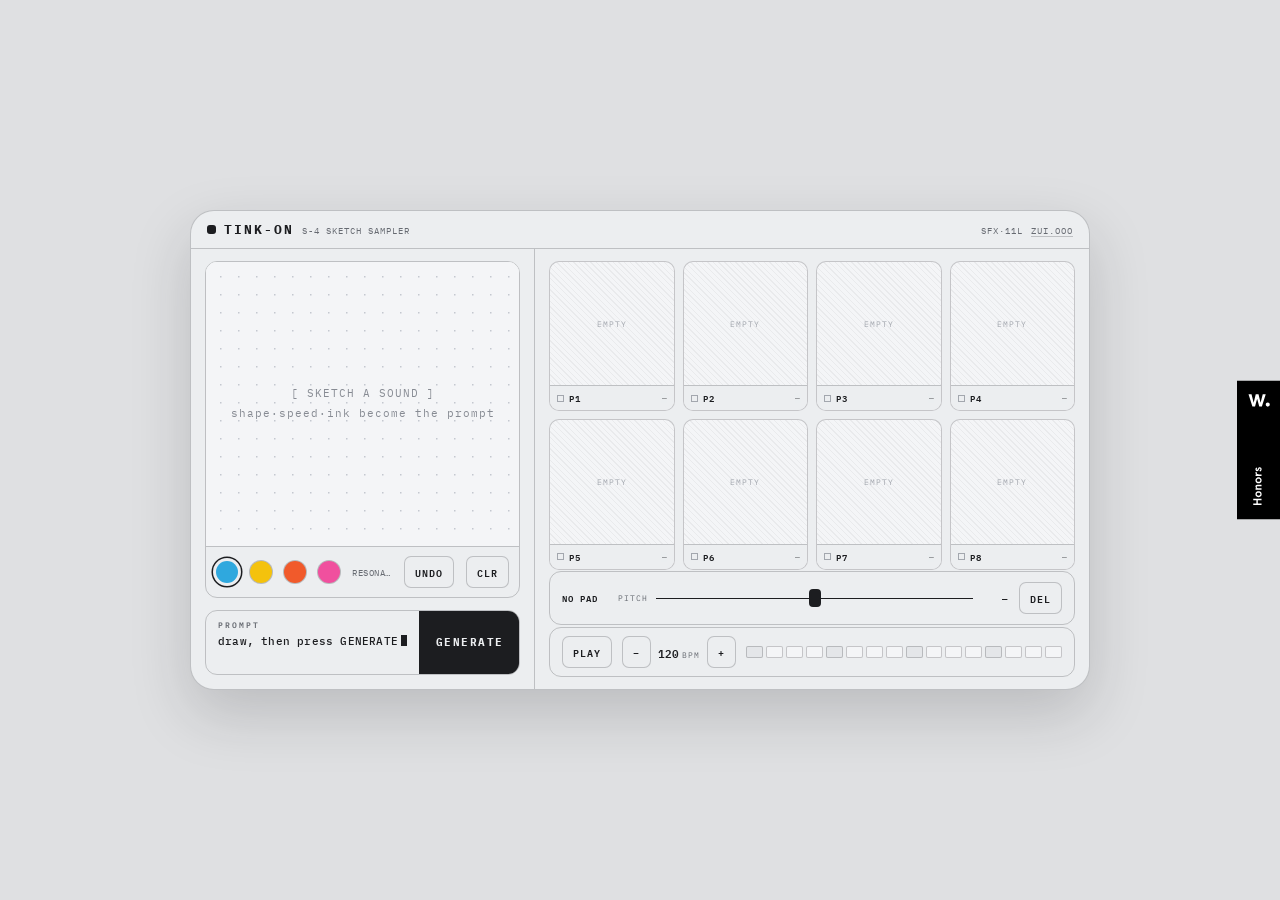
==== commit 5fd7e386: "Link to zui.ooo from the masthead Co-Authored-By: Claude Opus 5.5 <noreply@anthropic.com>" ====
--- a/index.html
+++ b/index.html
@@ -20,6 +20,7 @@
     <div class="masthead-name">TINK-ON</div>
     <div class="masthead-sub">S-4 SKETCH SAMPLER</div>
     <div class="masthead-tag">SFX·11L</div>
+    <a class="masthead-link" href="https://zui.ooo" target="_blank" rel="noopener" aria-label="Made by Zui Chen, zui.ooo">ZUI.OOO</a>
   </header>
 
   <div class="layout">
--- a/styles.css
+++ b/styles.css
@@ -69,6 +69,8 @@
 .masthead-name { font: 700 13px var(--mono); letter-spacing: 2px; }
 .masthead-sub { font: 400 9px var(--mono); letter-spacing: 1px; color: var(--muted); }
 .masthead-tag { margin-left: auto; font: 400 9px var(--mono); letter-spacing: 1px; color: var(--muted); }
+.masthead-link { font: 400 9px var(--mono); letter-spacing: 1px; color: var(--muted); text-decoration: none; border-bottom: 1px solid var(--hairline); }
+.masthead-link:hover, .masthead-link:focus-visible { color: var(--ink); border-color: var(--ink); }
 
 /* ---- two-pane layout ---- */
 
